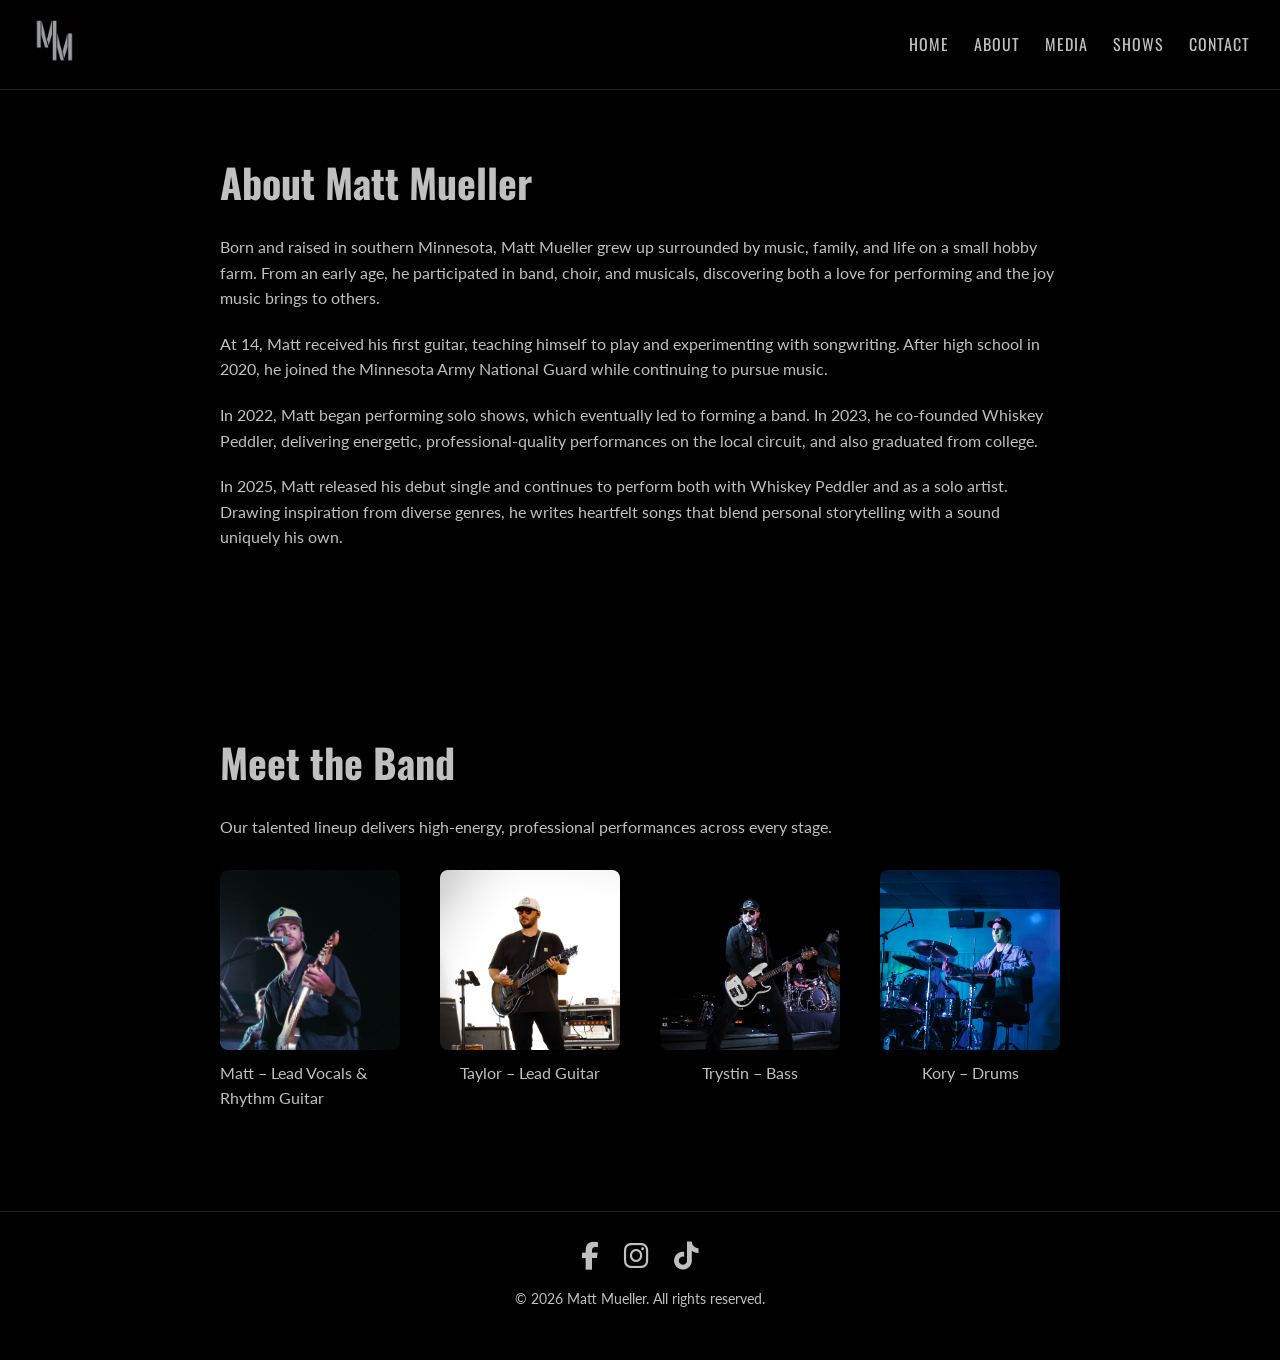
==== about/index.html @ 292e204f "Update index.html" ====
<!DOCTYPE html>
<html lang="en">
<head>
  <meta charset="UTF-8">
  <meta name="viewport" content="width=device-width, initial-scale=1.0">
  <title>Matt Mueller | About</title>

  <!-- Favicon -->
  <link rel="icon" type="image/png" href="/assets/mattmuellerlogo.png">
  <link rel="shortcut icon" type="image/png" href="/assets/mattmuellerlogo.png">

  <!-- Fonts -->
  <link href="https://fonts.googleapis.com/css2?family=Lato&family=Oswald&display=swap" rel="stylesheet">

  <!-- Icons -->
  <link
    rel="stylesheet"
    href="https://cdnjs.cloudflare.com/ajax/libs/font-awesome/6.4.2/css/all.min.css"
    crossorigin="anonymous"
  />

  <!-- Site Styles -->
  <link rel="stylesheet" href="/css/style.css">
</head>
<body>

  <!-- Shared Header -->
  <div id="site-header"></div>

  <!-- Page Content -->
  <section class="page-content">
    <h1>About Matt Mueller</h1>

    <p>Born and raised in southern Minnesota, Matt Mueller grew up surrounded by music, family, and life on a small hobby farm. From an early age, he participated in band, choir, and musicals, discovering both a love for performing and the joy music brings to others.</p>

    <p>At 14, Matt received his first guitar, teaching himself to play and experimenting with songwriting. After high school in 2020, he joined the Minnesota Army National Guard while continuing to pursue music.</p>

    <p>In 2022, Matt began performing solo shows, which eventually led to forming a band. In 2023, he co-founded Whiskey Peddler, delivering energetic, professional-quality performances on the local circuit, and also graduated from college.</p>

    <p>In 2025, Matt released his debut single and continues to perform both with Whiskey Peddler and as a solo artist. Drawing inspiration from diverse genres, he writes heartfelt songs that blend personal storytelling with a sound uniquely his own.</p>
  </section>

  <!-- Meet the Band Section -->
  <section class="band-members">
    <h2>Meet the Band</h2>
    <p>Our talented lineup delivers high-energy, professional performances across every stage.</p>

    <div class="band-grid">
      <div class="band-member">
        <img src="/assets/bandmatt-2.jpg" alt="Matt Mueller">
        <p>Matt – Lead Vocals & Rhythm Guitar</p>
      </div>

      <div class="band-member">
        <img src="/assets/bandtaylor.jpg" alt="Taylor">
        <p>Taylor – Lead Guitar</p>
      </div>

      <div class="band-member">
        <img src="/assets/bandtrystin.jpg" alt="Trystin">
        <p>Trystin – Bass</p>
      </div>

      <div class="band-member">
        <img src="/assets/bandkory.jpg" alt="Kory">
        <p>Kory – Drums</p>
      </div>
    </div>
  </section>

  <!-- Shared Footer -->
  <div id="site-footer"></div>

  <!-- Site Scripts -->
  <script src="/js/main.js"></script>

</body>
</html>
---- css/style.css ----
/* =====================
   GLOBAL
===================== */
* {
  box-sizing: border-box;
  margin: 0;
  padding: 0;
}

body {
  font-family: 'Lato', sans-serif;
  background-color: #000;
  color: #C0C0C0;
  line-height: 1.6;

  /* Fade effect */
  opacity: 0;
  transition: opacity 0.5s ease-in-out;

  /* Add space under fixed nav */
  padding-top: 70px; /* match your nav height */
}

body.fade-in {
  opacity: 1;
}

a {
  color: inherit;
  text-decoration: none;
}


/* =====================
   HEADER / NAVIGATION
===================== */
.main-nav {
  position: fixed;
  top: 0;
  left: 0;          /* added */
  width: 100%;      /* added to span full viewport */
  z-index: 1000;
  display: flex;
  align-items: center;
  justify-content: space-between;
  padding: 15px 30px;
  background-color: #000;
  border-bottom: 1px solid #222;
  backdrop-filter: blur(6px);
}


.nav-logo img {
  height: 52px;
  width: auto;
}

.nav-links {
  display: flex;
  gap: 25px;
}

.nav-links a {
  font-family: 'Oswald', sans-serif;
  text-transform: uppercase;
  letter-spacing: 1px;
  color: #C0C0C0; /* brand silver default */
  transition: color 0.3s;
}

.nav-links a.active {
  color: #5D72A2; /* brand blue */
}

.nav-toggle {
  display: none;
  font-size: 1.8rem;
  background: none;
  border: none;
  color: #C0C0C0;
  cursor: pointer;
}

/* =====================
   HERO
===================== */
.hero {
  position: relative;
  min-height: 100vh;
  display: flex;
  align-items: center;
  justify-content: center;
  text-align: center;
  background: url("/assets/mattmuellerhero.jpg") center/cover no-repeat;
}

.hero::before {
  content: "";
  position: absolute;
  top: 0; left: 0; width: 100%; height: 100%;
  background-color: rgba(0,0,0,0.3); /* lighter overlay */
  z-index: 0;
}

.hero-content {
  position: relative;
  z-index: 1;
  color: #fff;
}

.hero-content h2 {
  font-family: 'Oswald', sans-serif;
  font-size: 3rem;
  margin-bottom: 20px;
}

/* =====================
   HERO MUSIC LINKS (Font Awesome)
===================== */
.hero .music-links {
  display: flex;
  justify-content: center;
  gap: 40px;
  margin-top: 20px;
}

.hero .music-links i {
  font-size: 64px;
  color: #C0C0C0; /* brand silver */
  transition: color 0.3s ease, transform 0.3s ease, text-shadow 0.3s ease, filter 0.3s ease;
}

/* Subtle Glow Version */
.hero .music-links .spotify-link:hover i {
  color: #1DB954; /* Spotify green */
  transform: scale(1.1);
}

.hero .music-links .apple-link:hover i {
  color: #FA57C1; /* Apple Music pink/purple */
  transform: scale(1.1);
}

.hero .music-links .youtube-link:hover i {
  color: #FF0000; /* YouTube red */
  transform: scale(1.1);
}

.hero .music-links .amazon-link:hover i {
  color: #FF9900; /* Amazon orange */
  transform: scale(1.1);
}




/* =====================
   HOME SECTIONS
===================== */
.home-section {
  padding: 60px 30px;
  max-width: 900px;
  margin: 0 auto;
  text-align: center;
}

.home-section h2 {
  font-family: 'Oswald', sans-serif;
  font-size: 2.2rem;
  margin-bottom: 15px;
}

/* =====================
   INNER PAGES
===================== */
.page-content {
  padding: 80px 30px;
  max-width: 900px;
  margin: 0 auto;
}

.page-content h1 {
  font-family: 'Oswald', sans-serif;
  font-size: 2.5rem;
  margin-bottom: 20px;
}

/* =====================
   FOOTER
===================== */
.site-footer {
  text-align: center;
  padding: 30px;
  border-top: 1px solid #222;
  font-size: 0.9rem;
}

.site-footer .social-links {
  display: flex;
  justify-content: center;
  gap: 25px;
  margin-bottom: 15px;
}

.site-footer .social-links i {
  font-size: 28px;
  color: #C0C0C0;
  transition: color 0.3s ease, transform 0.3s ease;
}

.site-footer .social-links a:hover i {
  color: #5D72A2; /* brand blue */
  transform: scale(1.1);
}

p {
  margin-bottom: 20px;
}

/* =====================
   MOBILE
===================== */
@media (max-width: 768px) {
  .nav-links {
    display: none;                /* hide by default */
    flex-direction: column;       /* stack items vertically */
    position: absolute;           /* dropdown positioning */
    top: 100%;                    /* directly below the nav bar */
    right: 30px;                  /* align under hamburger (matches nav padding) */
    background-color: #000;       /* same as nav background */
    border: 1px solid #222;       /* optional thin border */
    border-radius: 8px;           /* optional rounded edges */
    padding: 10px 20px;           /* spacing inside menu */
    width: auto;                  /* menu width fits content */
    z-index: 1001;                /* above other content */
  }

  .main-nav.open .nav-links {
    display: flex;                /* show menu when open */
  }

  .nav-toggle {
    display: block;
    background: none;
    border: none;
    font-size: 1.8rem;
    color: #C0C0C0;
    cursor: pointer;
    position: relative;           /* ensure z-index stacking works */
  }

  .hero-content h2 { font-size: 2.2rem; }
  .hero .music-links i { font-size: 48px; }
}


/* =====================
   BAND MEMBERS SECTION
===================== */
.band-members {
  padding: 80px 30px;
  max-width: 900px;
  margin: 0 auto;
  text-align: left;
  color: #C0C0C0;
}

.band-members h2 {
  font-family: 'Oswald', sans-serif;
  font-size: 2.5rem;
  margin-bottom: 20px;
  text-align: left;
}

.band-members p {
  font-family: 'Lato', sans-serif;
  font-size: 1rem;
  color: #C0C0C0;
  margin-bottom: 20px;
  text-align: left;
}

.band-grid {
  display: flex;
  flex-wrap: wrap;
  justify-content: center;
  gap: 40px;
  margin-top: 30px;
}

.band-member {
  display: flex;
  flex-direction: column;
  align-items: center;
  width: 180px;
}

.band-member img {
  width: 100%;
  height: 180px;
  object-fit: cover;
  border-radius: 8px;
  margin-bottom: 10px;
}
/* =====================
   Calendar Section Styling
===================== */
#calendar-section {
  padding: 80px 30px;
  max-width: 900px;
  margin: 0 auto;
  font-family: 'Lato', sans-serif;
  color: #C0C0C0;
}

#calendar-section h2 {
  font-family: 'Oswald', sans-serif;
  color: #5D72A2; /* Brand Blue */
  text-align: center;
  margin-bottom: 30px;
  font-size: 2em;
}

.event-card {
  background: transparent; /* transparent background */
  padding: 15px 0;
  border-bottom: 1px solid #5D72A2; /* thin line divider in brand blue */
  margin-bottom: 15px;
}

.event-title {
  font-size: 1.4em;
  color: #5D72A2; /* Brand Blue */
  margin-bottom: 5px;
  font-weight: bold;
}

.event-location {
  font-size: 1em;
  color: #C0C0C0; /* Silver */
  margin-bottom: 3px;
}

.event-time {
  font-size: 0.95em;
  color: #C0C0C0; /* Silver */
}
/* =====================
   CONTACT FORM
===================== */
.page-content form {
  max-width: 600px;
  margin: 40px auto 0;
  display: flex;
  flex-direction: column;
  gap: 20px;
}

/* Labels stack text + input */
.page-content form label {
  display: flex;
  flex-direction: column;
  font-family: 'Oswald', sans-serif;
  letter-spacing: 0.5px;
  font-size: 0.9rem;
  color: #C0C0C0;
}

/* Inputs & textarea */
.page-content form input,
.page-content form textarea {
  margin-top: 8px;
  padding: 12px 14px;
  background-color: transparent;
  border: 1px solid #222;
  border-radius: 6px;
  color: #C0C0C0;
  font-family: 'Lato', sans-serif;
  font-size: 1rem;
}

/* Focus state */
.page-content form input:focus,
.page-content form textarea:focus {
  outline: none;
  border-color: #5D72A2; /* brand blue */
}

/* Textarea resize control */
.page-content form textarea {
  resize: vertical;
  min-height: 120px;
}

/* Submit button */
.page-content form button {
  margin-top: 10px;
  padding: 14px;
  font-family: 'Oswald', sans-serif;
  text-transform: uppercase;
  letter-spacing: 1px;
  background-color: #5D72A2; /* brand blue */
  color: #000;
  border: none;
  border-radius: 6px;
  cursor: pointer;
  transition: background-color 0.3s ease, transform 0.2s ease;
}

/* Button hover */
.page-content form button:hover {
  background-color: #6f86b8;
  transform: translateY(-1px);
}
.embed-wrapper {
  display: flex;
  justify-content: center;   /* centers the embed */
  margin: 40px auto;
}

.embed-wrapper iframe {
  width: 90%;                /* flexible width */
  max-width: 800px;          /* prevents being too wide */
  min-width: 280px;          /* prevents crushing on mobile */
  height: 352px;
  border-radius: 12px;
}
@media (min-width: 900px) {
  .embed-wrapper iframe {
    width: 60%;
  }
}
.carousel {
  position: relative;
  max-width: 900px;
  margin: 40px auto;
  overflow: hidden;
  border-radius: 12px;
}

.carousel-track {
  display: flex;
  transition: transform 0.4s ease;
}

.carousel img {
  width: 100%;
  flex-shrink: 0;
  object-fit: cover;
}

.carousel-btn {
  position: absolute;
  top: 50%;
  transform: translateY(-50%);
  background: rgba(0,0,0,0.6);
  color: #C0C0C0;
  border: none;
  padding: 10px 14px;
  cursor: pointer;
  font-size: 1.2rem;
  z-index: 2;
}

.carousel-btn:hover {
  color: #5D72A2;
}

.carousel-btn.prev { left: 10px; }
.carousel-btn.next { right: 10px; }
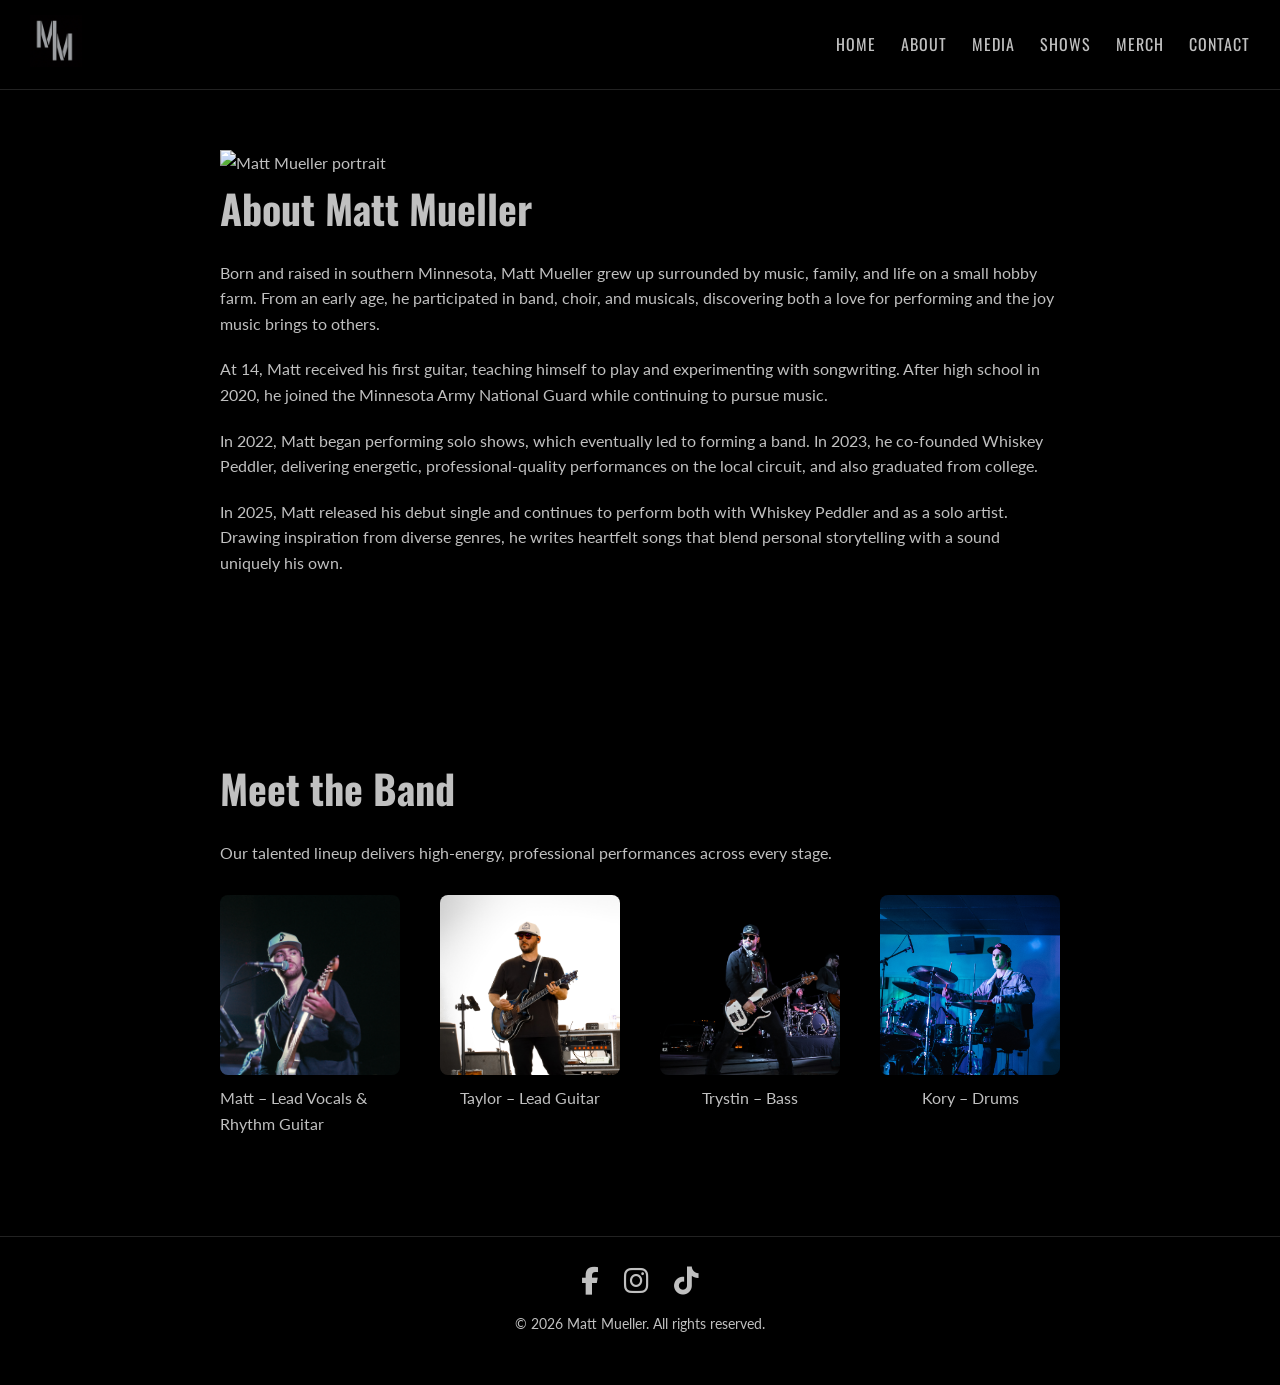
==== commit 9a4c6b75: "Update index.html" ====
--- a/about/index.html
+++ b/about/index.html
@@ -27,17 +27,18 @@
   <!-- Shared Header -->
   <div id="site-header"></div>
 
-  <!-- Page Content -->
-  <section class="page-content">
-    <h1>About Matt Mueller</h1>
-
-    <p>Born and raised in southern Minnesota, Matt Mueller grew up surrounded by music, family, and life on a small hobby farm. From an early age, he participated in band, choir, and musicals, discovering both a love for performing and the joy music brings to others.</p>
-
-    <p>At 14, Matt received his first guitar, teaching himself to play and experimenting with songwriting. After high school in 2020, he joined the Minnesota Army National Guard while continuing to pursue music.</p>
-
-    <p>In 2022, Matt began performing solo shows, which eventually led to forming a band. In 2023, he co-founded Whiskey Peddler, delivering energetic, professional-quality performances on the local circuit, and also graduated from college.</p>
-
-    <p>In 2025, Matt released his debut single and continues to perform both with Whiskey Peddler and as a solo artist. Drawing inspiration from diverse genres, he writes heartfelt songs that blend personal storytelling with a sound uniquely his own.</p>
+<!-- Page Content -->
+  <section class="page-content about-section">
+    <div class="about-portrait">
+      <img src="/assets/matt-portrait.jpg" alt="Matt Mueller portrait">
+    </div>
+    <div class="about-text">
+      <h1>About Matt Mueller</h1>
+      <p>Born and raised in southern Minnesota, Matt Mueller grew up surrounded by music, family, and life on a small hobby farm. From an early age, he participated in band, choir, and musicals, discovering both a love for performing and the joy music brings to others.</p>
+      <p>At 14, Matt received his first guitar, teaching himself to play and experimenting with songwriting. After high school in 2020, he joined the Minnesota Army National Guard while continuing to pursue music.</p>
+      <p>In 2022, Matt began performing solo shows, which eventually led to forming a band. In 2023, he co-founded Whiskey Peddler, delivering energetic, professional-quality performances on the local circuit, and also graduated from college.</p>
+      <p>In 2025, Matt released his debut single and continues to perform both with Whiskey Peddler and as a solo artist. Drawing inspiration from diverse genres, he writes heartfelt songs that blend personal storytelling with a sound uniquely his own.</p>
+    </div>
   </section>
 
   <!-- Meet the Band Section -->
@@ -57,7 +58,7 @@
       </div>
 
       <div class="band-member">
-        <img src="/assets/bandtrystin.jpg" alt="Trystin">
+        <img src="/assets/bandtrystin2.jpg" alt="Trystin">
         <p>Trystin – Bass</p>
       </div>
 
--- a/css/style.css
+++ b/css/style.css
@@ -91,7 +91,7 @@
   align-items: center;
   justify-content: center;
   text-align: center;
-  background: url("/assets/mattmuellerhero.jpg") center/cover no-repeat;
+  background: url("/assets/MMATGP.jpg") center/cover no-repeat;
 }
 
 .hero::before {
@@ -121,7 +121,7 @@
   display: flex;
   justify-content: center;
   gap: 40px;
-  margin-top: 20px;
+  margin-top: 0px;
 }
 
 .hero .music-links i {
@@ -249,10 +249,27 @@
     position: relative;           /* ensure z-index stacking works */
   }
 
-  .hero-content h2 { font-size: 2.2rem; }
-  .hero .music-links i { font-size: 48px; }
-}
-
+  .hero-content h2 {
+    font-size: 2.2rem;
+    margin-bottom: 8px; /* was 20px — pulls icons up closer to the title/image */
+  }
+  .hero .music-links i {
+    font-size: 48px;
+  }
+  .hero .music-links {
+    margin-top: -6px; /* nudge icons up further if still too much space */
+  }
+}
+@media (max-width: 768px) {
+  .hero {
+    background: url("/assets/MMATGP.jpg") center top / contain no-repeat;
+    background-color: #000;
+    min-height: 0;
+    aspect-ratio: 3 / 2; /* matches MMATGP.jpg's real 6002x4007 ratio */
+    align-items: flex-end;
+    padding-bottom: 24px;
+  }
+}
 
 /* =====================
    BAND MEMBERS SECTION
@@ -412,19 +429,25 @@
   background-color: #6f86b8;
   transform: translateY(-1px);
 }
+/* Make Spotify embed match carousel width */
 .embed-wrapper {
   display: flex;
-  justify-content: center;   /* centers the embed */
+  justify-content: center;
+  max-width: 900px;   /* same as carousel */
+  width: 100%;
   margin: 40px auto;
+  border-radius: 12px; 
+  overflow: hidden;
 }
 
 .embed-wrapper iframe {
-  width: 90%;                /* flexible width */
-  max-width: 800px;          /* prevents being too wide */
-  min-width: 280px;          /* prevents crushing on mobile */
-  height: 352px;
-  border-radius: 12px;
-}
+  width: 100% !important;  /* force full width */
+  aspect-ratio: 16 / 9;     /* responsive height */
+  min-height: 352px;        /* optional: same as carousel images */
+  border: none;
+}
+
+
 @media (min-width: 900px) {
   .embed-wrapper iframe {
     width: 60%;
@@ -468,3 +491,46 @@
 
 .carousel-btn.prev { left: 10px; }
 .carousel-btn.next { right: 10px; }
+
+/* =====================
+   MEDIA PAGE HERO
+===================== */
+.hero-media {
+  background-image: url('/assets/hero2.jpg?v=2'); /* cache-busting */
+  background-size: cover;
+  background-position: center;
+  min-height: 100vh;
+  display: flex;
+  align-items: center;
+  justify-content: center;
+  text-align: center;
+  position: relative;
+}
+
+.hero-media::before {
+  content: "";
+  position: absolute;
+  top: 0; left: 0;
+  width: 100%; height: 100%;
+  background-color: rgba(0,0,0,0.3); /* overlay same as home page */
+  z-index: 0;
+}
+
+.hero-media .hero-content {
+  position: relative;
+  z-index: 1;
+  color: #fff;
+}
+
+.hero-media .hero-content h2 {
+  font-family: 'Oswald', sans-serif;
+  font-size: 3rem; /* matches index.html */
+  margin-bottom: 20px;
+  text-shadow: 2px 2px 8px rgba(0,0,0,0.6); /* improves visibility over image */
+}
+
+.hero-media .hero-content p {
+  font-family: 'Lato', sans-serif;
+  font-size: 1.5rem; /* similar to home page subtitle */
+  text-shadow: 1px 1px 6px rgba(0,0,0,0.6);
+}
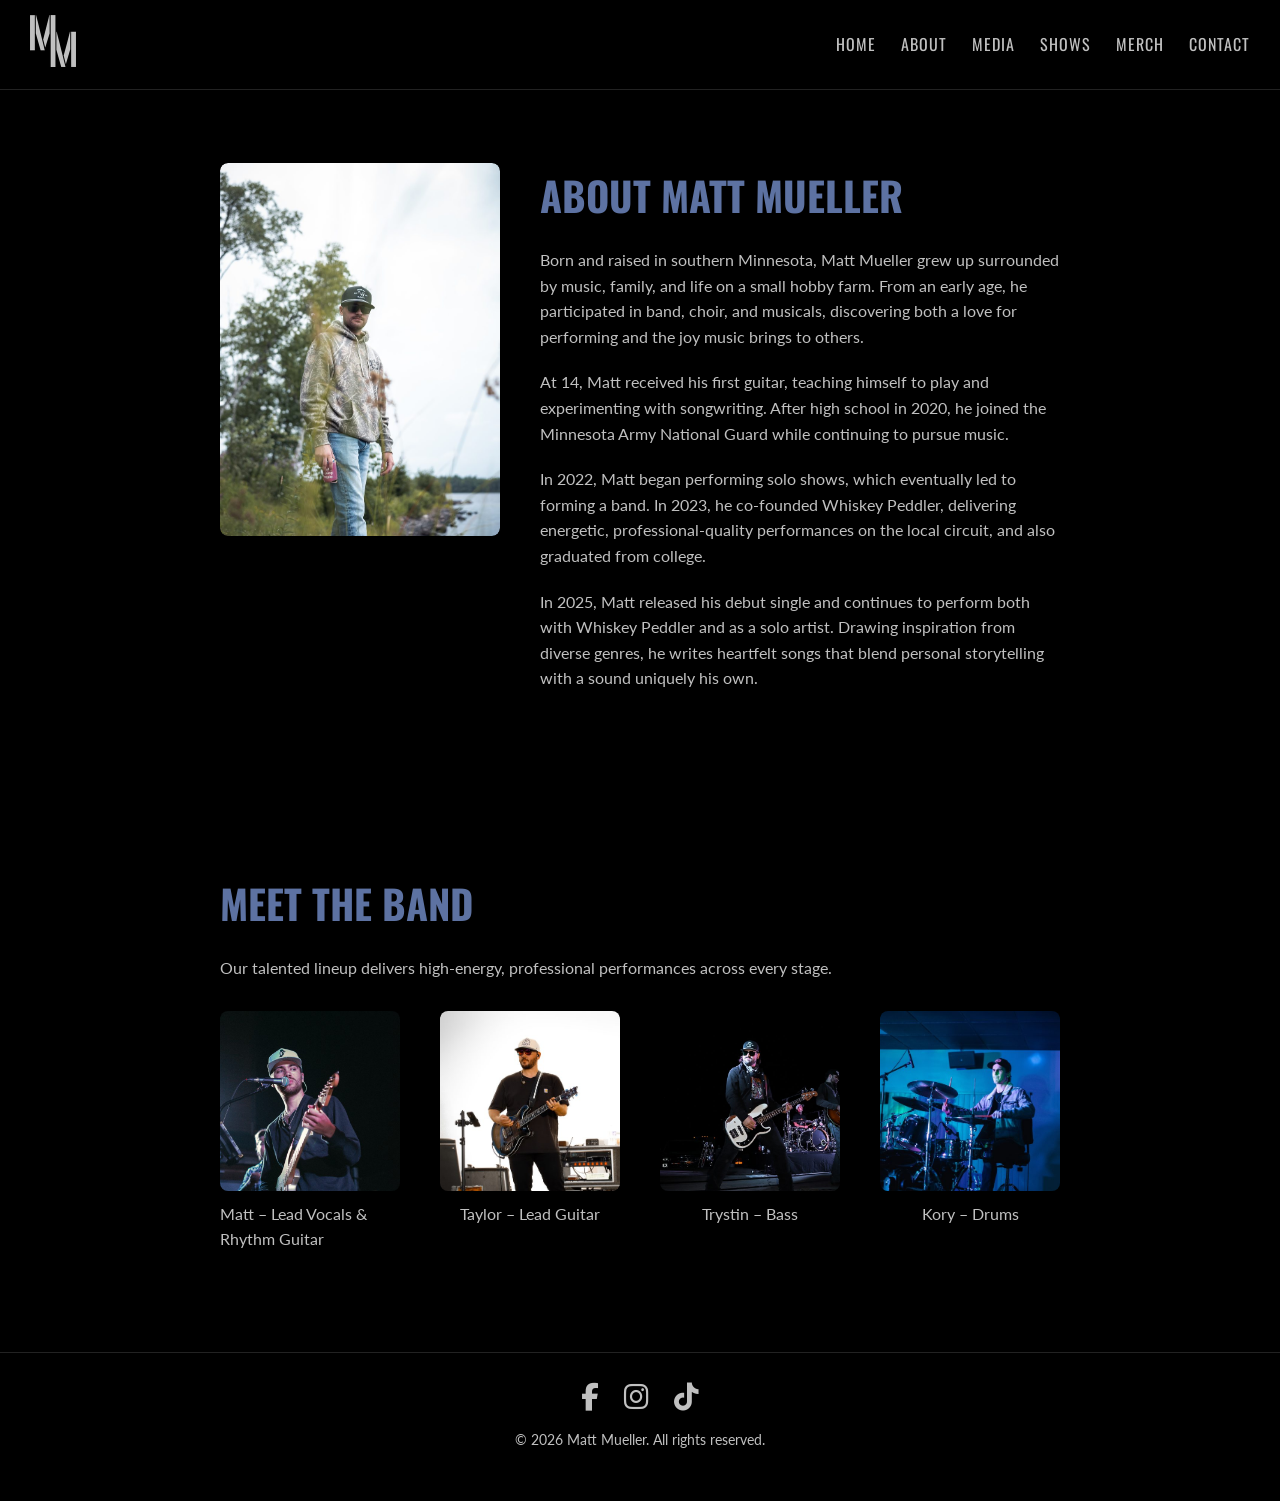
==== commit 83397b9a: "Align site with 2026 brand guide - Load Oswald/Lato Bold; headlines uppercase Oswald 700 - Section h" ====
--- a/about/index.html
+++ b/about/index.html
@@ -6,11 +6,11 @@
   <title>Matt Mueller | About</title>
 
   <!-- Favicon -->
-  <link rel="icon" type="image/png" href="/assets/mattmuellerlogo.png">
-  <link rel="shortcut icon" type="image/png" href="/assets/mattmuellerlogo.png">
+  <link rel="icon" type="image/png" href="/assets/favicon.png">
+  <link rel="shortcut icon" type="image/png" href="/assets/favicon.png">
 
   <!-- Fonts -->
-  <link href="https://fonts.googleapis.com/css2?family=Lato&family=Oswald&display=swap" rel="stylesheet">
+  <link href="https://fonts.googleapis.com/css2?family=Lato:wght@400;700&family=Oswald:wght@400;700&display=swap" rel="stylesheet">
 
   <!-- Icons -->
   <link
--- a/css/style.css
+++ b/css/style.css
@@ -1,3 +1,16 @@
+/* =====================
+   BRAND TOKENS (2026 brand guide)
+===================== */
+:root {
+  --brand-blue: #5D72A2;     /* CTAs, large blue text */
+  --lit-blue: #6F86B8;       /* hover, small blue text */
+  --stage-black: #000000;
+  --brand-silver: #C0C0C0;
+  --monogram-gray: #9C9DA1;  /* captions, secondary */
+  --surface: #111111;
+  --line: #222222;
+}
+
 /* =====================
    GLOBAL
 ===================== */
@@ -17,8 +30,8 @@
   opacity: 0;
   transition: opacity 0.5s ease-in-out;
 
-  /* Add space under fixed nav */
-  padding-top: 70px; /* match your nav height */
+  /* Space under fixed nav: 52px logo + 30px padding + 1px border */
+  padding-top: 83px;
 }
 
 body.fade-in {
@@ -28,6 +41,13 @@
 a {
   color: inherit;
   text-decoration: none;
+}
+
+/* Headlines: Oswald Bold, always uppercase (brand guide 02) */
+h1, h2, h3 {
+  font-family: 'Oswald', sans-serif;
+  font-weight: 700;
+  text-transform: uppercase;
 }
 
 
@@ -68,8 +88,12 @@
   transition: color 0.3s;
 }
 
+.nav-links a:hover {
+  color: var(--lit-blue);
+}
+
 .nav-links a.active {
-  color: #5D72A2; /* brand blue */
+  color: var(--brand-blue); /* guide: active nav links = Brand Blue */
 }
 
 .nav-toggle {
@@ -137,7 +161,7 @@
 }
 
 .hero .music-links .apple-link:hover i {
-  color: #FA57C1; /* Apple Music pink/purple */
+  color: #FA243C; /* Apple Music red */
   transform: scale(1.1);
 }
 
@@ -183,6 +207,131 @@
   font-family: 'Oswald', sans-serif;
   font-size: 2.5rem;
   margin-bottom: 20px;
+  color: var(--brand-blue); /* section headers on dark */
+}
+
+/* =====================
+   ABOUT PAGE (portrait + text layout)
+===================== */
+.about-section {
+  display: flex;
+  align-items: flex-start;
+  gap: 40px;
+}
+
+.about-portrait {
+  flex: 0 0 280px;
+  overflow: hidden;
+  border-radius: 8px;
+}
+
+.about-portrait img {
+  width: 100%;
+  aspect-ratio: 3 / 4;
+  object-fit: cover;
+  border-radius: 8px;
+  display: block;
+  transition: transform 0.4s ease, filter 0.3s ease;
+}
+
+.about-portrait:hover img {
+  transform: scale(1.06);
+  filter: brightness(1.05);
+}
+
+.about-text {
+  flex: 1;
+}
+
+.about-text h1 {
+  margin-top: 0;
+}
+
+/* =====================
+   MERCH GRID
+===================== */
+.merch-grid-section h1 {
+  margin-bottom: 10px;
+}
+
+.merch-grid {
+  display: grid;
+  grid-template-columns: repeat(auto-fill, minmax(220px, 1fr));
+  gap: 24px;
+  margin-top: 20px;
+}
+
+.merch-card {
+  display: block;
+  text-decoration: none;
+  color: inherit;
+  border-radius: 8px;
+  transition: transform 0.3s ease;
+}
+
+.merch-card:hover {
+  transform: translateY(-6px);
+}
+
+.merch-img-wrap {
+  aspect-ratio: 1 / 1;
+  overflow: hidden;
+  border-radius: 8px;
+  background: #111;
+}
+
+.merch-img-wrap img {
+  width: 100%;
+  height: 100%;
+  object-fit: cover;
+  display: block;
+  transition: transform 0.4s ease, filter 0.3s ease;
+}
+
+.merch-card:hover .merch-img-wrap img {
+  transform: scale(1.08);
+  filter: brightness(1.08);
+}
+
+.merch-info {
+  padding: 10px 4px;
+  display: flex;
+  flex-direction: column;
+}
+
+.merch-name {
+  font-family: 'Oswald', sans-serif;
+  font-size: 0.95rem;
+  text-transform: uppercase;
+  letter-spacing: 1px;
+  color: #C0C0C0;
+  transition: color 0.3s ease;
+}
+
+.merch-card:hover .merch-name {
+  color: var(--lit-blue); /* small blue text = Lit Blue */
+}
+
+.merch-price {
+  font-family: 'Lato', sans-serif;
+  font-size: 0.9rem;
+  color: var(--monogram-gray);
+}
+
+.merch-view-all {
+  display: inline-block;
+  margin-top: 24px;
+  font-family: 'Oswald', sans-serif;
+  text-transform: uppercase;
+  letter-spacing: 1px;
+  text-decoration: none;
+  color: #C0C0C0;
+  transition: color 0.3s ease, transform 0.3s ease;
+}
+
+.merch-view-all:hover {
+  color: var(--lit-blue);
+  transform: translateX(4px);
 }
 
 /* =====================
@@ -259,6 +408,18 @@
   .hero .music-links {
     margin-top: -6px; /* nudge icons up further if still too much space */
   }
+
+  /* About page: stack portrait above text on mobile */
+  .about-section {
+    flex-direction: column;
+  }
+
+  .about-portrait {
+    flex: none;
+    width: 60%;
+    max-width: 260px;
+    margin: 0 auto 20px;
+  }
 }
 @media (max-width: 768px) {
   .hero {
@@ -287,6 +448,7 @@
   font-size: 2.5rem;
   margin-bottom: 20px;
   text-align: left;
+  color: var(--brand-blue); /* section headers on dark */
 }
 
 .band-members p {
@@ -318,6 +480,12 @@
   object-fit: cover;
   border-radius: 8px;
   margin-bottom: 10px;
+  transition: transform 0.4s ease, filter 0.3s ease;
+}
+
+.band-member:hover img {
+  transform: scale(1.06);
+  filter: brightness(1.05);
 }
 /* =====================
    Calendar Section Styling
@@ -346,10 +514,12 @@
 }
 
 .event-title {
+  font-family: 'Oswald', sans-serif; /* show listings = Oswald */
+  text-transform: uppercase;
   font-size: 1.4em;
-  color: #5D72A2; /* Brand Blue */
+  color: var(--brand-blue); /* 22px bold = large text */
   margin-bottom: 5px;
-  font-weight: bold;
+  font-weight: 700;
 }
 
 .event-location {
@@ -362,6 +532,30 @@
   font-size: 0.95em;
   color: #C0C0C0; /* Silver */
 }
+
+/* =====================
+   TICKET BUTTON (Shows page)
+===================== */
+.ticket-btn,
+.thank-you-button {
+  display: inline-block;
+  margin-top: 12px;
+  padding: 10px 22px;
+  font-family: 'Oswald', sans-serif;
+  text-transform: uppercase;
+  letter-spacing: 1px;
+  background-color: #5D72A2; /* brand blue */
+  color: #000;
+  border-radius: 6px;
+  transition: background-color 0.3s ease, transform 0.2s ease;
+}
+
+.ticket-btn:hover,
+.thank-you-button:hover {
+  background-color: var(--lit-blue);
+  transform: translateY(-1px);
+}
+
 /* =====================
    CONTACT FORM
 ===================== */
@@ -378,7 +572,8 @@
   display: flex;
   flex-direction: column;
   font-family: 'Oswald', sans-serif;
-  letter-spacing: 0.5px;
+  text-transform: uppercase;
+  letter-spacing: 1px;
   font-size: 0.9rem;
   color: #C0C0C0;
 }
@@ -426,7 +621,7 @@
 
 /* Button hover */
 .page-content form button:hover {
-  background-color: #6f86b8;
+  background-color: var(--lit-blue);
   transform: translateY(-1px);
 }
 /* Make Spotify embed match carousel width */
@@ -486,7 +681,7 @@
 }
 
 .carousel-btn:hover {
-  color: #5D72A2;
+  color: var(--lit-blue);
 }
 
 .carousel-btn.prev { left: 10px; }
@@ -496,7 +691,7 @@
    MEDIA PAGE HERO
 ===================== */
 .hero-media {
-  background-image: url('/assets/hero2.jpg?v=2'); /* cache-busting */
+  background-image: url('/assets/hero2.jpg?v=3'); /* cache-busting */
   background-size: cover;
   background-position: center;
   min-height: 100vh;
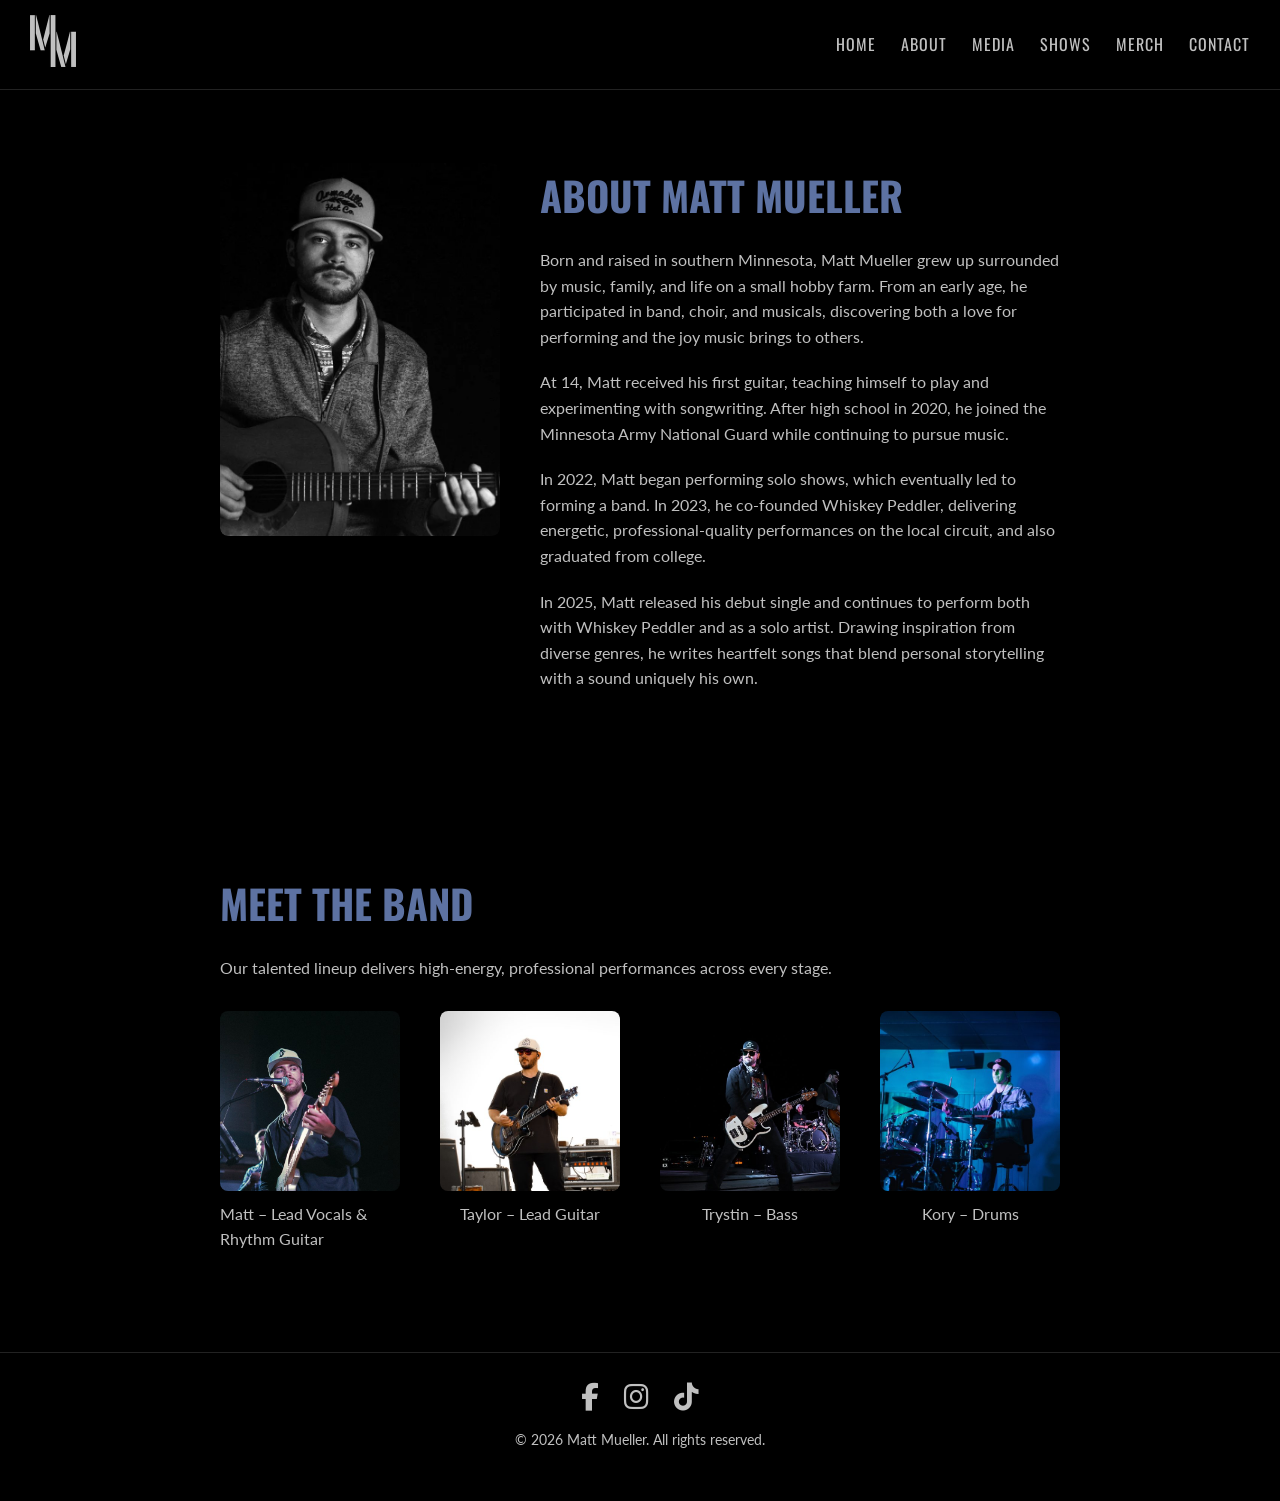
==== commit 0205b6c3: "Use new black and white portrait on About page Co-Authored-By: Claude Opus 5.5 <noreply@anthropic.co" ====
--- a/about/index.html
+++ b/about/index.html
@@ -30,7 +30,7 @@
 <!-- Page Content -->
   <section class="page-content about-section">
     <div class="about-portrait">
-      <img src="/assets/matt-portrait.jpg" alt="Matt Mueller portrait">
+      <img src="/assets/matt-portrait-bw.jpg" alt="Black and white portrait of Matt Mueller holding an acoustic guitar">
     </div>
     <div class="about-text">
       <h1>About Matt Mueller</h1>
--- a/css/style.css
+++ b/css/style.css
@@ -152,6 +152,19 @@
   font-size: 64px;
   color: #C0C0C0; /* brand silver */
   transition: color 0.3s ease, transform 0.3s ease, text-shadow 0.3s ease, filter 0.3s ease;
+}
+
+/* "Listen On" label — only shown on phones, where the icons
+   sit in the black band under the photo */
+.listen-label {
+  display: none;
+  font-family: 'Oswald', sans-serif;
+  font-weight: 400;
+  font-size: 0.9rem;
+  text-transform: uppercase;
+  letter-spacing: 2px;
+  color: var(--lit-blue);   /* small blue text on black */
+  margin-bottom: 12px;
 }
 
 /* Subtle Glow Version */
@@ -430,6 +443,29 @@
     align-items: flex-end;
     padding-bottom: 24px;
   }
+
+  /* Home hero on phones: photo on top, streaming icons in a
+     Stage Black band underneath instead of over the image. */
+  .hero.hero-home {
+    aspect-ratio: auto;
+    background-size: 100% auto;     /* full-width photo, pinned to top */
+    background-position: center top;
+    padding-top: calc(66.667% + 24px); /* 3:2 photo height + gap */
+    padding-bottom: 28px;
+  }
+
+  .hero.hero-home::before {
+    height: auto;
+    aspect-ratio: 3 / 2;            /* 30% overlay covers the photo only */
+  }
+
+  .hero.hero-home .music-links {
+    margin-top: 0;
+  }
+
+  .hero.hero-home .listen-label {
+    display: block;
+  }
 }
 
 /* =====================
@@ -729,3 +765,28 @@
   font-size: 1.5rem; /* similar to home page subtitle */
   text-shadow: 1px 1px 6px rgba(0,0,0,0.6);
 }
+
+/* Media hero on phones: fit the screen width like the home hero.
+   Without this, min-height: 100vh + the 3:2 aspect ratio forces the
+   hero (and the whole page) about 1200px wide. */
+@media (max-width: 768px) {
+  .hero-media {
+    min-height: 0;
+    width: 100%;
+    aspect-ratio: 3 / 2;
+    background-size: cover;
+    background-position: center;
+    align-items: center;
+    padding-bottom: 0;
+  }
+
+  .hero-media .hero-content h2 {
+    font-size: 2.2rem;
+    margin-bottom: 4px;
+  }
+
+  .hero-media .hero-content p {
+    font-size: 1.1rem;
+    margin-bottom: 0;
+  }
+}
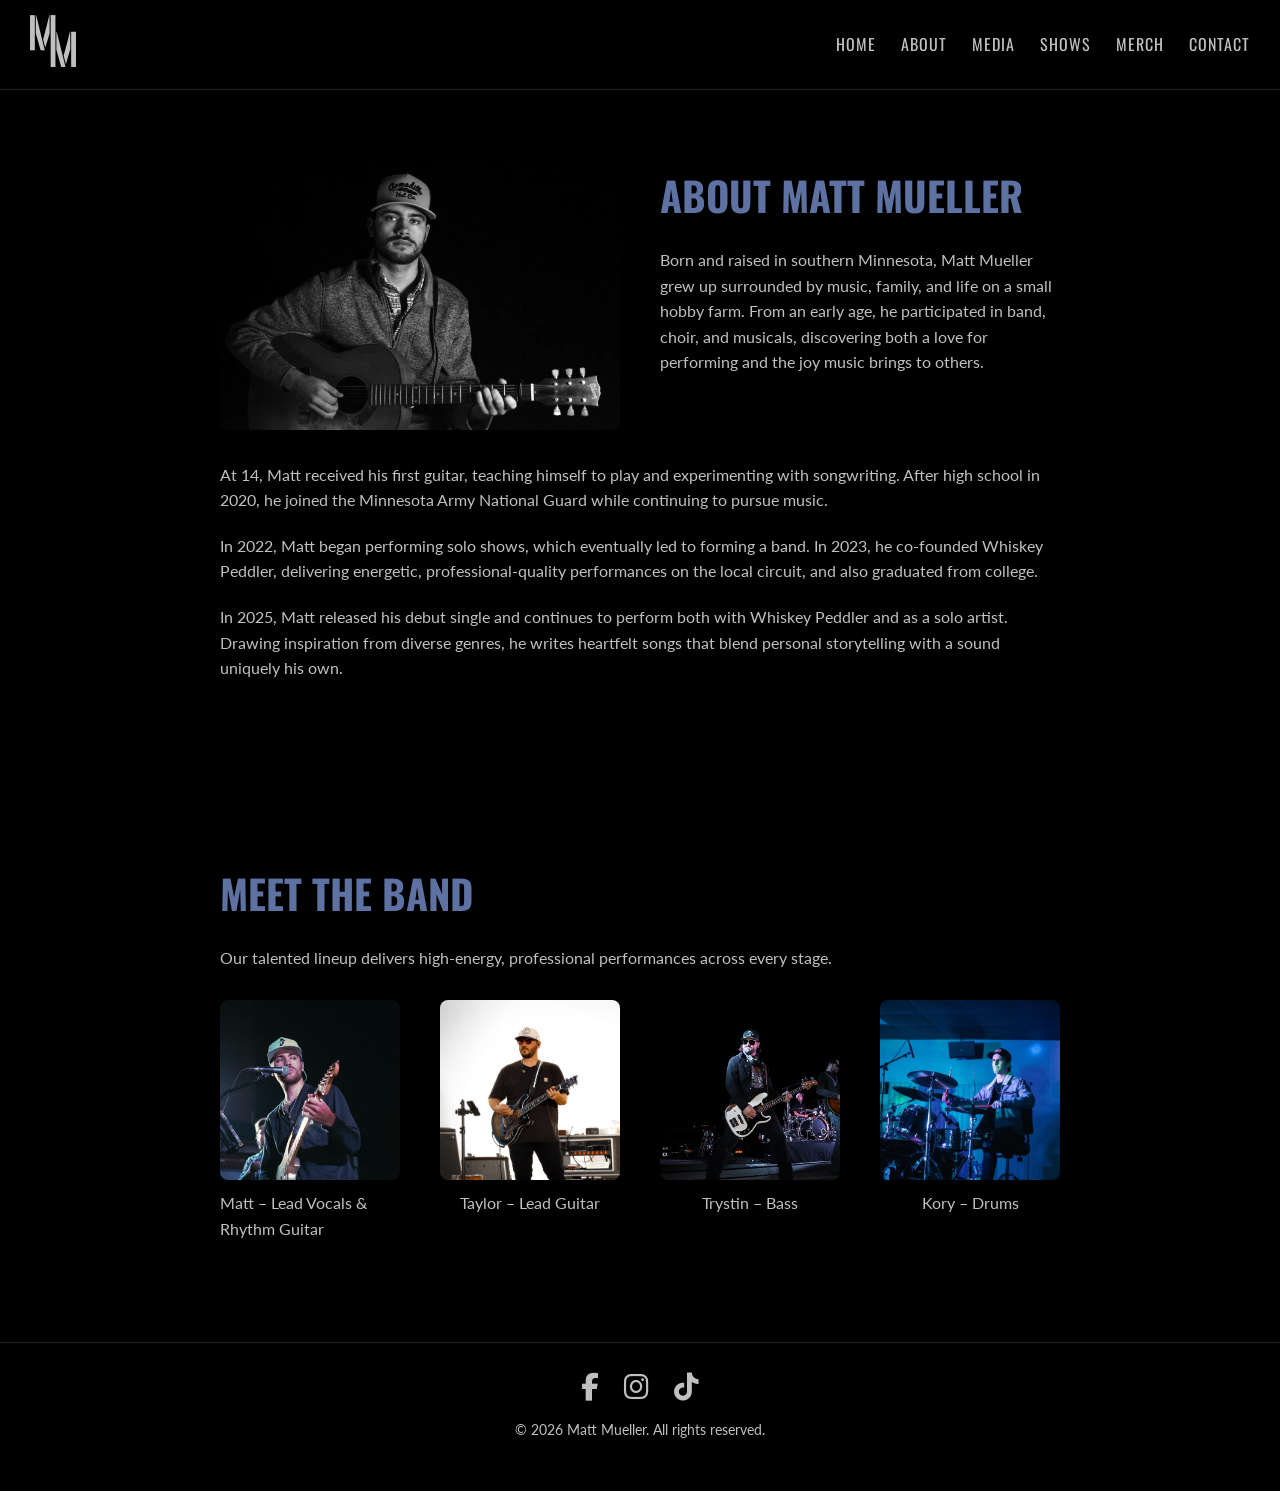
==== commit 78070052: "About page: title and first paragraph beside photo, rest full width Co-Authored-By: Claude Opus 5.5 " ====
--- a/about/index.html
+++ b/about/index.html
@@ -35,6 +35,8 @@
     <div class="about-text">
       <h1>About Matt Mueller</h1>
       <p>Born and raised in southern Minnesota, Matt Mueller grew up surrounded by music, family, and life on a small hobby farm. From an early age, he participated in band, choir, and musicals, discovering both a love for performing and the joy music brings to others.</p>
+    </div>
+    <div class="about-more">
       <p>At 14, Matt received his first guitar, teaching himself to play and experimenting with songwriting. After high school in 2020, he joined the Minnesota Army National Guard while continuing to pursue music.</p>
       <p>In 2022, Matt began performing solo shows, which eventually led to forming a band. In 2023, he co-founded Whiskey Peddler, delivering energetic, professional-quality performances on the local circuit, and also graduated from college.</p>
       <p>In 2025, Matt released his debut single and continues to perform both with Whiskey Peddler and as a solo artist. Drawing inspiration from diverse genres, he writes heartfelt songs that blend personal storytelling with a sound uniquely his own.</p>
--- a/css/style.css
+++ b/css/style.css
@@ -228,19 +228,20 @@
 ===================== */
 .about-section {
   display: flex;
+  flex-wrap: wrap;
   align-items: flex-start;
-  gap: 40px;
+  gap: 32px 40px;
 }
 
 .about-portrait {
-  flex: 0 0 280px;
+  flex: 0 0 400px;
   overflow: hidden;
   border-radius: 8px;
 }
 
 .about-portrait img {
   width: 100%;
-  aspect-ratio: 3 / 4;
+  aspect-ratio: 3 / 2;
   object-fit: cover;
   border-radius: 8px;
   display: block;
@@ -254,6 +255,19 @@
 
 .about-text {
   flex: 1;
+}
+
+/* Remaining bio paragraphs run full width below the photo */
+.about-more {
+  flex: 0 0 100%;
+}
+
+.about-text p:last-child {
+  margin-bottom: 0;
+}
+
+.about-more p:first-child {
+  margin-top: 0;
 }
 
 .about-text h1 {
@@ -425,13 +439,19 @@
   /* About page: stack portrait above text on mobile */
   .about-section {
     flex-direction: column;
+    row-gap: 20px; /* match paragraph spacing so the bio reads as one block */
   }
 
   .about-portrait {
     flex: none;
-    width: 60%;
-    max-width: 260px;
-    margin: 0 auto 20px;
+    width: calc(100% + 60px); /* full bleed past the 30px page gutters */
+    max-width: none;
+    margin: 0 -30px 20px;
+    border-radius: 0;
+  }
+
+  .about-portrait img {
+    border-radius: 0;
   }
 }
 @media (max-width: 768px) {
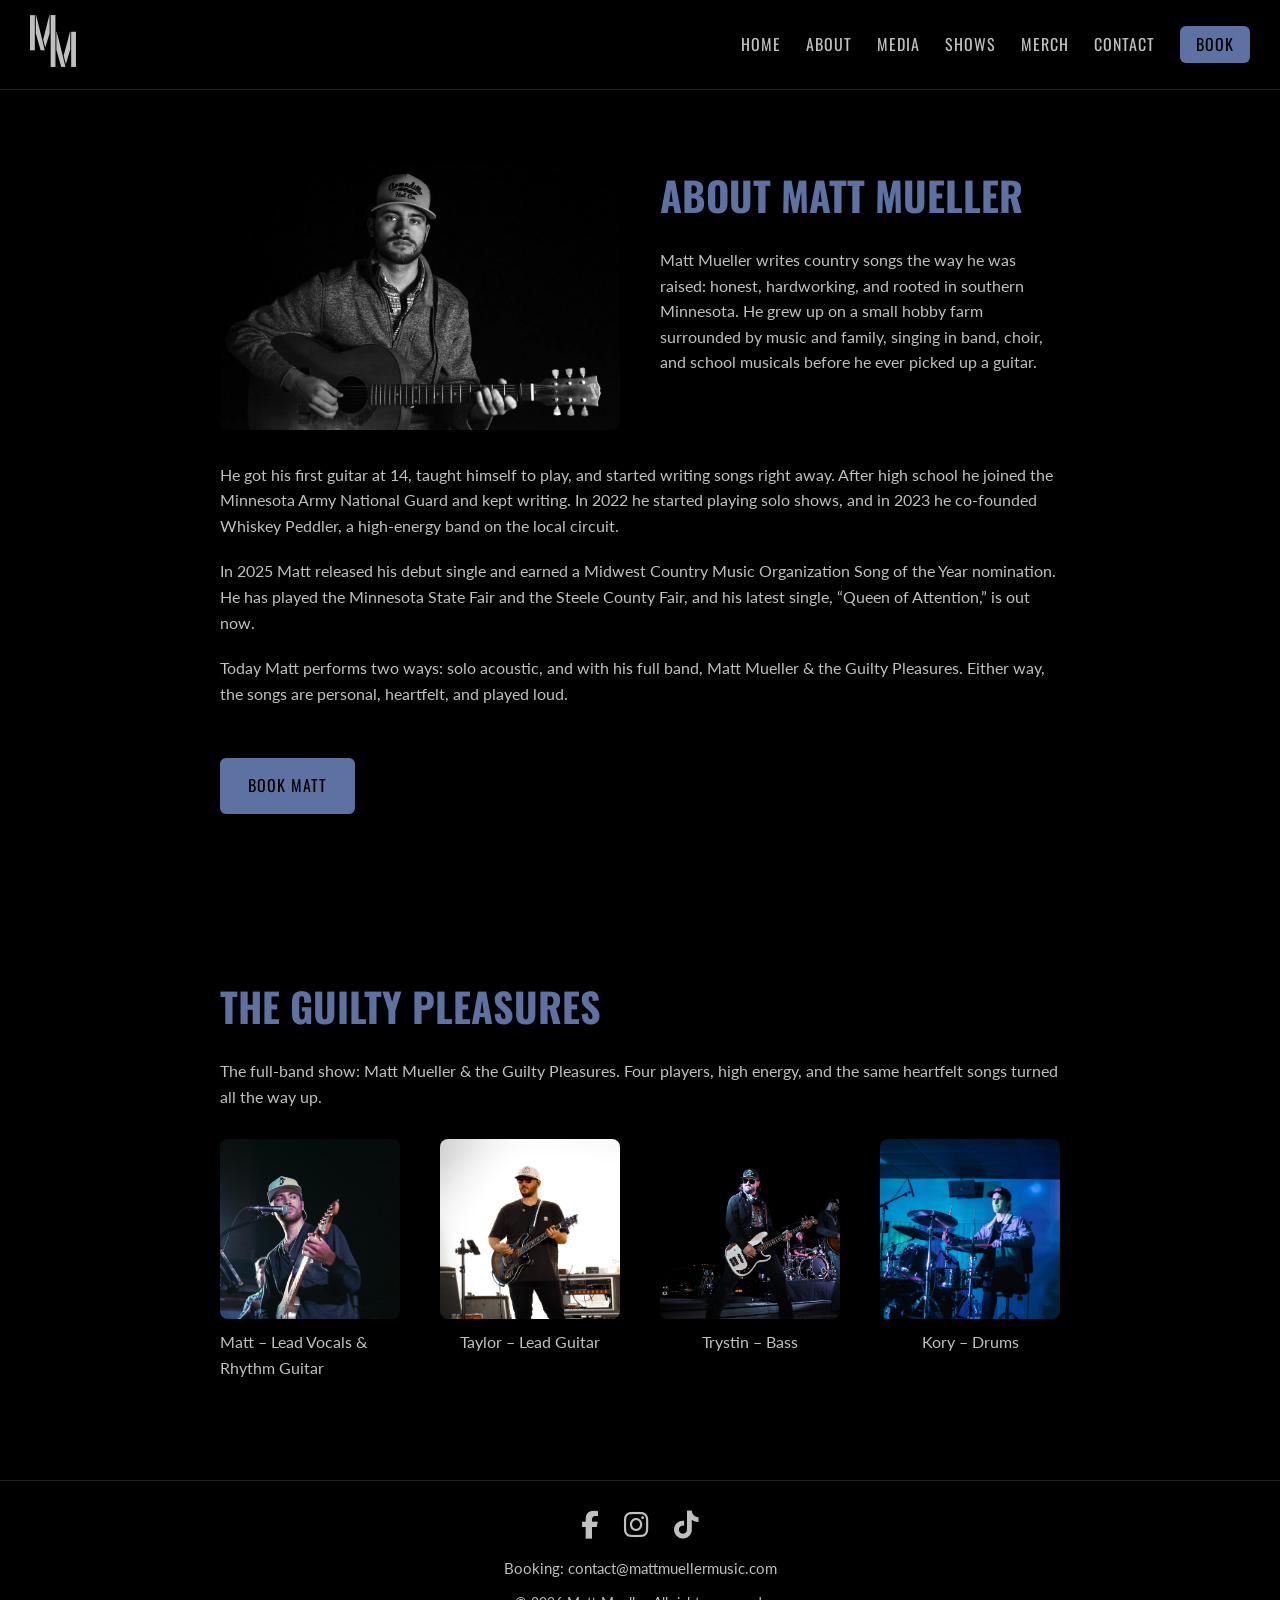
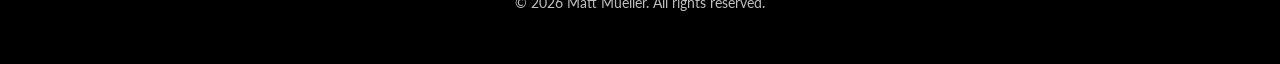
==== commit ce879409: "Add booking/EPK page and booking-focused updates - New /booking page: pitch, highlights, solo vs ful" ====
--- a/about/index.html
+++ b/about/index.html
@@ -4,6 +4,19 @@
   <meta charset="UTF-8">
   <meta name="viewport" content="width=device-width, initial-scale=1.0">
   <title>Matt Mueller | About</title>
+  <meta name="description" content="Meet Matt Mueller, a country songwriter from southern Minnesota, and his band, the Guilty Pleasures.">
+  <link rel="canonical" href="https://mattmuellermusic.com/about/">
+
+  <!-- Link previews -->
+  <meta property="og:type" content="website">
+  <meta property="og:site_name" content="Matt Mueller">
+  <meta property="og:title" content="Matt Mueller | About">
+  <meta property="og:description" content="Meet Matt Mueller, a country songwriter from southern Minnesota, and his band, the Guilty Pleasures.">
+  <meta property="og:url" content="https://mattmuellermusic.com/about/">
+  <meta property="og:image" content="https://mattmuellermusic.com/assets/og-image.jpg">
+  <meta property="og:image:width" content="1200">
+  <meta property="og:image:height" content="630">
+  <meta name="twitter:card" content="summary_large_image">
 
   <!-- Favicon -->
   <link rel="icon" type="image/png" href="/assets/favicon.png">
@@ -34,19 +47,22 @@
     </div>
     <div class="about-text">
       <h1>About Matt Mueller</h1>
-      <p>Born and raised in southern Minnesota, Matt Mueller grew up surrounded by music, family, and life on a small hobby farm. From an early age, he participated in band, choir, and musicals, discovering both a love for performing and the joy music brings to others.</p>
+      <p>Matt Mueller writes country songs the way he was raised: honest, hardworking, and rooted in southern Minnesota. He grew up on a small hobby farm surrounded by music and family, singing in band, choir, and school musicals before he ever picked up a guitar.</p>
     </div>
     <div class="about-more">
-      <p>At 14, Matt received his first guitar, teaching himself to play and experimenting with songwriting. After high school in 2020, he joined the Minnesota Army National Guard while continuing to pursue music.</p>
-      <p>In 2022, Matt began performing solo shows, which eventually led to forming a band. In 2023, he co-founded Whiskey Peddler, delivering energetic, professional-quality performances on the local circuit, and also graduated from college.</p>
-      <p>In 2025, Matt released his debut single and continues to perform both with Whiskey Peddler and as a solo artist. Drawing inspiration from diverse genres, he writes heartfelt songs that blend personal storytelling with a sound uniquely his own.</p>
+      <p>He got his first guitar at 14, taught himself to play, and started writing songs right away. After high school he joined the Minnesota Army National Guard and kept writing. In 2022 he started playing solo shows, and in 2023 he co-founded Whiskey Peddler, a high-energy band on the local circuit.</p>
+      <p>In 2025 Matt released his debut single and earned a Midwest Country Music Organization Song of the Year nomination. He has played the Minnesota State Fair and the Steele County Fair, and his latest single, &ldquo;Queen of Attention,&rdquo; is out now.</p>
+      <p>Today Matt performs two ways: solo acoustic, and with his full band, Matt Mueller &amp; the Guilty Pleasures. Either way, the songs are personal, heartfelt, and played loud.</p>
+    </div>
+    <div class="about-cta">
+      <a href="/booking" class="btn">Book Matt</a>
     </div>
   </section>
 
   <!-- Meet the Band Section -->
   <section class="band-members">
-    <h2>Meet the Band</h2>
-    <p>Our talented lineup delivers high-energy, professional performances across every stage.</p>
+    <h2>The Guilty Pleasures</h2>
+    <p>The full-band show: Matt Mueller &amp; the Guilty Pleasures. Four players, high energy, and the same heartfelt songs turned all the way up.</p>
 
     <div class="band-grid">
       <div class="band-member">
--- a/css/style.css
+++ b/css/style.css
@@ -758,13 +758,11 @@
   position: relative;
 }
 
-.hero-media::before {
-  content: "";
-  position: absolute;
-  top: 0; left: 0;
-  width: 100%; height: 100%;
-  background-color: rgba(0,0,0,0.3); /* overlay same as home page */
-  z-index: 0;
+/* No overlay on Media and Merch heroes: they carry no text,
+   so the 30% tint (meant for headline legibility) isn't needed */
+.hero-media::before,
+.hero-merch::before {
+  content: none;
 }
 
 .hero-media .hero-content {
@@ -810,3 +808,611 @@
     margin-bottom: 0;
   }
 }
+
+/* =====================================================
+   BOOKING UPGRADE (2026-10-12)
+   Buttons, nav CTA, home hero copy, highlights,
+   format cards, booking/EPK page, press photos
+===================================================== */
+
+/* ---------- Buttons (brand guide: Brand Blue CTAs, Lit Blue hover) ---------- */
+.btn {
+  display: inline-block;
+  padding: 13px 26px;
+  font-family: 'Oswald', sans-serif;
+  font-weight: 400;
+  font-size: 1rem;
+  text-transform: uppercase;
+  letter-spacing: 1px;
+  border-radius: 6px;
+  border: 2px solid var(--brand-blue);
+  background-color: var(--brand-blue);
+  color: var(--stage-black);
+  cursor: pointer;
+  transition: background-color 0.3s ease, border-color 0.3s ease, color 0.3s ease, transform 0.2s ease;
+}
+
+.btn:hover {
+  background-color: var(--lit-blue);
+  border-color: var(--lit-blue);
+  transform: translateY(-1px);
+}
+
+.btn-outline {
+  background-color: transparent;
+  border-color: var(--brand-silver);
+  color: var(--brand-silver);
+}
+
+.btn-outline:hover {
+  background-color: transparent;
+  border-color: var(--lit-blue);
+  color: var(--lit-blue);
+}
+
+.btn-row {
+  display: flex;
+  flex-wrap: wrap;
+  justify-content: center;
+  gap: 14px;
+}
+
+/* ---------- Nav: "Book" as a call to action ---------- */
+.nav-links {
+  align-items: center;
+}
+
+.nav-links a.nav-cta {
+  padding: 6px 16px;
+  border-radius: 6px;
+  background-color: var(--brand-blue);
+  color: var(--stage-black);
+}
+
+.nav-links a.nav-cta:hover,
+.nav-links a.nav-cta.active {
+  background-color: var(--lit-blue);
+  color: var(--stage-black);
+}
+
+/* ---------- Small section label (Lit Blue = small blue text on black) ---------- */
+.eyebrow {
+  display: block;
+  font-family: 'Oswald', sans-serif;
+  font-weight: 400;
+  font-size: 0.9rem;
+  text-transform: uppercase;
+  letter-spacing: 2px;
+  color: var(--lit-blue);
+  margin-bottom: 10px;
+}
+
+/* ---------- Home hero: name, tagline, CTAs ---------- */
+.hero.hero-home {
+  align-items: flex-end;
+  padding: 0 24px 56px;
+}
+
+.hero-name {
+  font-family: 'Oswald', sans-serif;
+  font-weight: 700;
+  text-transform: uppercase;
+  font-size: clamp(3rem, 7vw, 5.5rem);
+  line-height: 1;
+  letter-spacing: 1px;
+  color: #FFFFFF;                 /* Hero White: over photos only */
+}
+
+.hero-tagline {
+  font-size: 1.15rem;
+  color: #FFFFFF;
+  margin: 14px auto 26px;
+  max-width: 680px;
+}
+
+.hero-home .music-links {
+  margin-top: 30px;
+}
+
+.hero-home .music-links i {
+  font-size: 44px;
+}
+
+.hero-home .hero-name,
+.hero-home .hero-tagline {
+  text-shadow: 0 2px 12px rgba(0, 0, 0, 0.5);
+}
+
+.section h2,
+.format-card h3,
+.shows-cta h2,
+.form-success h3 {
+  line-height: 1.15;
+}
+
+/* ---------- Highlights strip ---------- */
+.highlights {
+  border-top: 1px solid var(--line);
+  border-bottom: 1px solid var(--line);
+}
+
+.highlights-inner {
+  max-width: 1000px;
+  margin: 0 auto;
+  display: grid;
+  grid-template-columns: repeat(3, 1fr);
+}
+
+.highlight {
+  padding: 34px 20px;
+  text-align: center;
+}
+
+.highlight + .highlight {
+  border-left: 1px solid var(--line);
+}
+
+.highlight .eyebrow {
+  margin-bottom: 6px;
+}
+
+.highlight-title {
+  font-family: 'Oswald', sans-serif;
+  font-weight: 700;
+  text-transform: uppercase;
+  font-size: 1.35rem;
+  line-height: 1.25;
+  color: var(--brand-silver);
+}
+
+/* ---------- Generic content section ---------- */
+.section {
+  padding: 80px 30px;
+  max-width: 1000px;
+  margin: 0 auto;
+}
+
+.section h2 {
+  font-size: 2.2rem;
+  color: var(--brand-blue);       /* section headers on dark */
+  margin-bottom: 14px;
+}
+
+.section-intro {
+  max-width: 640px;
+}
+
+.section-center {
+  text-align: center;
+}
+
+.section-center .section-intro {
+  margin-left: auto;
+  margin-right: auto;
+}
+
+/* ---------- Format cards (Solo / Full band) ---------- */
+.format-grid {
+  display: grid;
+  grid-template-columns: repeat(2, 1fr);
+  gap: 24px;
+  margin: 34px 0;
+  text-align: left;
+}
+
+.format-card {
+  background: var(--surface);
+  border: 1px solid var(--line);
+  border-radius: 8px;
+  padding: 30px 28px;
+}
+
+.format-card h3 {
+  font-size: 1.6rem;
+  color: var(--brand-silver);
+  margin-bottom: 4px;
+}
+
+.format-card .billing {
+  font-family: 'Oswald', sans-serif;
+  text-transform: uppercase;
+  letter-spacing: 1px;
+  font-size: 0.95rem;
+  color: var(--lit-blue);
+  margin-bottom: 16px;
+}
+
+.format-card ul {
+  list-style: none;
+  margin-top: 6px;
+}
+
+.format-card li {
+  padding: 8px 0;
+  border-top: 1px solid var(--line);
+  color: var(--brand-silver);
+}
+
+.format-card li:first-child {
+  border-top: none;
+}
+
+/* ---------- Booking page hero ---------- */
+.hero.hero-booking {
+  background-image: url("/assets/booking-hero.jpg");
+  background-position: center;
+  min-height: 72vh;
+  justify-content: flex-start;
+  text-align: left;
+  padding: 60px 8vw;
+}
+
+.hero-booking .hero-content {
+  max-width: 520px;
+}
+
+.hero-booking h1 {
+  font-size: clamp(2.8rem, 6vw, 4.6rem);
+  line-height: 1.02;
+  color: #FFFFFF;
+  margin-bottom: 16px;
+}
+
+.hero-booking .hero-tagline {
+  margin: 0 0 26px;
+}
+
+.hero-booking .btn-row {
+  justify-content: flex-start;
+}
+
+/* ---------- Pitch (text + photo) ---------- */
+.pitch {
+  display: grid;
+  grid-template-columns: 1.2fr 1fr;
+  gap: 48px;
+  align-items: center;
+}
+
+.pitch img {
+  width: 100%;
+  border-radius: 8px;
+  display: block;
+}
+
+.pitch p:last-child {
+  margin-bottom: 0;
+}
+
+/* ---------- Single embed ---------- */
+.single-embed {
+  max-width: 640px;
+  margin: 28px auto 18px;
+  border-radius: 12px;
+  overflow: hidden;
+}
+
+.single-embed iframe {
+  width: 100%;
+  height: 152px;
+  border: none;
+  display: block;
+}
+
+.text-link {
+  font-family: 'Oswald', sans-serif;
+  text-transform: uppercase;
+  letter-spacing: 1px;
+  color: var(--brand-silver);
+  transition: color 0.3s ease;
+}
+
+.text-link:hover {
+  color: var(--lit-blue);
+}
+
+/* ---------- Press photos ---------- */
+.press-grid {
+  display: grid;
+  grid-template-columns: repeat(auto-fill, minmax(170px, 1fr));
+  gap: 18px;
+  margin-top: 30px;
+}
+
+.press-item {
+  display: block;
+}
+
+.press-item .press-img {
+  aspect-ratio: 1 / 1;
+  overflow: hidden;
+  border-radius: 8px;
+  background: var(--surface);
+}
+
+.press-item img {
+  width: 100%;
+  height: 100%;
+  object-fit: cover;
+  display: block;
+  transition: transform 0.4s ease;
+}
+
+.press-item:hover img {
+  transform: scale(1.06);
+}
+
+.press-item span {
+  display: block;
+  margin-top: 8px;
+  font-family: 'Oswald', sans-serif;
+  text-transform: uppercase;
+  letter-spacing: 1px;
+  font-size: 0.85rem;
+  color: var(--brand-silver);
+  transition: color 0.3s ease;
+}
+
+.press-item:hover span {
+  color: var(--lit-blue);
+}
+
+.press-item span i {
+  margin-right: 6px;
+}
+
+/* ---------- Booking form ---------- */
+.booking-form-section {
+  background: var(--surface);
+  border-top: 1px solid var(--line);
+  border-bottom: 1px solid var(--line);
+}
+
+.booking-form-section .section {
+  max-width: 760px;
+}
+
+.page-content form.booking-form,
+.booking-form {
+  max-width: none;
+  margin: 30px 0 0;
+  display: grid;
+  grid-template-columns: 1fr 1fr;
+  gap: 18px 20px;
+}
+
+.booking-form label {
+  display: flex;
+  flex-direction: column;
+  font-family: 'Oswald', sans-serif;
+  text-transform: uppercase;
+  letter-spacing: 1px;
+  font-size: 0.9rem;
+  color: var(--brand-silver);
+}
+
+.booking-form .full {
+  grid-column: 1 / -1;
+}
+
+.booking-form .optional {
+  color: var(--monogram-gray);
+  text-transform: none;
+  letter-spacing: 0;
+  font-family: 'Lato', sans-serif;
+}
+
+.booking-form input,
+.booking-form select,
+.booking-form textarea {
+  margin-top: 8px;
+  padding: 12px 14px;
+  background-color: var(--stage-black);
+  border: 1px solid var(--line);
+  border-radius: 6px;
+  color: var(--brand-silver);
+  font-family: 'Lato', sans-serif;
+  font-size: 1rem;
+  width: 100%;
+}
+
+.booking-form input[type="date"] {
+  color-scheme: dark;
+}
+
+.booking-form input:focus,
+.booking-form select:focus,
+.booking-form textarea:focus {
+  outline: none;
+  border-color: var(--brand-blue);  /* form focus = Brand Blue */
+}
+
+.booking-form textarea {
+  resize: vertical;
+  min-height: 120px;
+}
+
+.booking-form .btn {
+  justify-self: start;
+}
+
+.form-note {
+  font-size: 0.95rem;
+  color: var(--monogram-gray);
+  margin-top: 18px;
+  margin-bottom: 0;
+}
+
+.form-note a,
+.contact-email a {
+  color: var(--brand-silver);
+  border-bottom: 1px solid var(--line);
+  transition: color 0.3s ease, border-color 0.3s ease;
+}
+
+.form-note a:hover,
+.contact-email a:hover {
+  color: var(--lit-blue);
+  border-color: var(--lit-blue);
+}
+
+.form-success {
+  display: none;
+  margin-top: 30px;
+  padding: 28px;
+  border: 1px solid var(--brand-blue);
+  border-radius: 8px;
+}
+
+.form-success h3 {
+  color: var(--brand-blue);
+  font-size: 1.6rem;
+  margin-bottom: 8px;
+}
+
+.form-success p {
+  margin-bottom: 0;
+}
+
+/* ---------- Shows page additions ---------- */
+.shows-cta {
+  margin-top: 50px;
+  padding: 30px 28px;
+  background: var(--surface);
+  border: 1px solid var(--line);
+  border-radius: 8px;
+}
+
+.shows-cta h2 {
+  font-size: 1.6rem;
+  color: var(--brand-blue);
+  margin-bottom: 8px;
+}
+
+.past-list {
+  list-style: none;
+  margin-top: 10px;
+}
+
+.past-list li {
+  padding: 12px 0;
+  border-bottom: 1px solid var(--line);
+  font-family: 'Oswald', sans-serif;
+  text-transform: uppercase;
+  letter-spacing: 1px;
+  color: var(--brand-silver);
+}
+
+/* ---------- About CTA + contact email ---------- */
+.about-cta {
+  flex: 0 0 100%;
+}
+
+.contact-email {
+  margin-top: 6px;
+}
+
+.footer-booking {
+  margin-bottom: 10px;
+  font-size: 0.95rem;
+}
+
+.footer-booking a {
+  color: var(--brand-silver);
+  transition: color 0.3s ease;
+}
+
+.footer-booking a:hover {
+  color: var(--lit-blue);
+}
+
+/* ---------- Mobile ---------- */
+@media (max-width: 768px) {
+  .nav-links a.nav-cta {
+    text-align: center;
+    margin-top: 6px;
+  }
+
+  /* Home: copy and icons sit in the Stage Black band under the photo */
+  .hero.hero-home {
+    /* re-assert the phone layout: 3:2 photo height + gap above the copy */
+    padding: calc(66.667% + 24px) 20px 32px;
+  }
+
+  .hero-home .hero-name {
+    font-size: 2.8rem;
+    color: var(--brand-silver);   /* on black, not over the photo */
+    text-shadow: none;
+  }
+
+  .hero-home .hero-tagline {
+    font-size: 1rem;
+    color: var(--brand-silver);
+    text-shadow: none;
+    margin: 10px auto 20px;
+  }
+
+  .hero-home .listen-label {
+    margin-top: 26px;
+  }
+
+  .highlights-inner {
+    grid-template-columns: 1fr;
+  }
+
+  .highlight {
+    padding: 22px 20px;
+  }
+
+  .highlight + .highlight {
+    border-left: none;
+    border-top: 1px solid var(--line);
+  }
+
+  .section {
+    padding: 60px 20px;
+  }
+
+  .format-grid,
+  .pitch {
+    grid-template-columns: 1fr;
+  }
+
+  .pitch {
+    gap: 28px;
+  }
+
+  /* Booking hero: photo on top, copy on black underneath */
+  .hero.hero-booking {
+    background-size: 100% auto;
+    background-position: center top;
+    background-color: var(--stage-black);
+    aspect-ratio: auto;
+    min-height: 0;
+    padding: calc(66.78% + 24px) 20px 36px;
+    align-items: flex-start;
+  }
+
+  /* No text sits on the photo on phones, so no overlay is needed */
+  .hero.hero-booking::before {
+    content: none;
+  }
+
+  .hero-booking h1 {
+    font-size: 2.6rem;
+    color: var(--brand-silver);
+  }
+
+  .hero-booking .hero-tagline {
+    color: var(--brand-silver);
+  }
+
+  .booking-form {
+    grid-template-columns: 1fr;
+  }
+
+  .booking-form .btn {
+    justify-self: stretch;
+    text-align: center;
+  }
+}
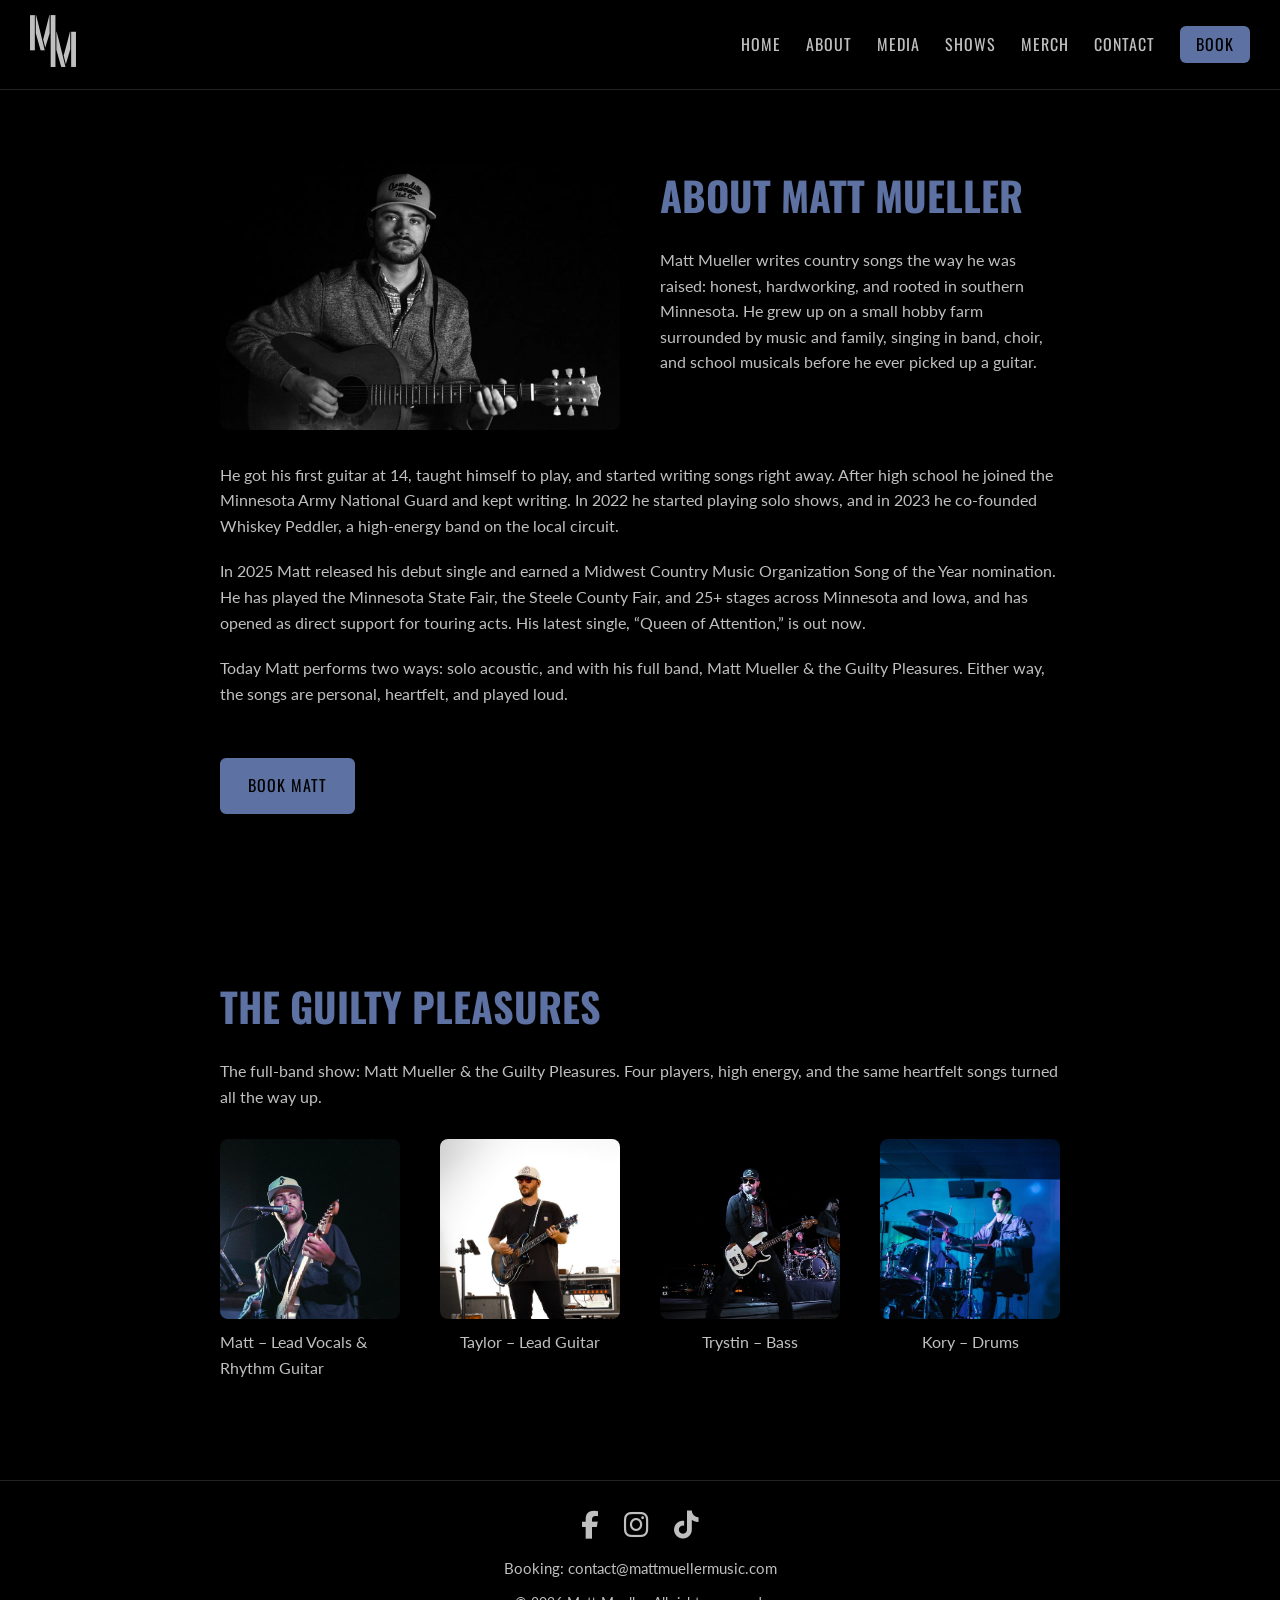
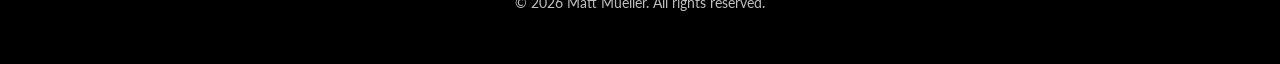
==== commit e3a83b0f: "Strengthen live experience: 25+ regional stages, tour support Highlights go 4-up (2x2 on tablet), bo" ====
--- a/about/index.html
+++ b/about/index.html
@@ -51,7 +51,7 @@
     </div>
     <div class="about-more">
       <p>He got his first guitar at 14, taught himself to play, and started writing songs right away. After high school he joined the Minnesota Army National Guard and kept writing. In 2022 he started playing solo shows, and in 2023 he co-founded Whiskey Peddler, a high-energy band on the local circuit.</p>
-      <p>In 2025 Matt released his debut single and earned a Midwest Country Music Organization Song of the Year nomination. He has played the Minnesota State Fair and the Steele County Fair, and his latest single, &ldquo;Queen of Attention,&rdquo; is out now.</p>
+      <p>In 2025 Matt released his debut single and earned a Midwest Country Music Organization Song of the Year nomination. He has played the Minnesota State Fair, the Steele County Fair, and 25+ stages across Minnesota and Iowa, and has opened as direct support for touring acts. His latest single, &ldquo;Queen of Attention,&rdquo; is out now.</p>
       <p>Today Matt performs two ways: solo acoustic, and with his full band, Matt Mueller &amp; the Guilty Pleasures. Either way, the songs are personal, heartfelt, and played loud.</p>
     </div>
     <div class="about-cta">
--- a/css/style.css
+++ b/css/style.css
@@ -940,7 +940,7 @@
   max-width: 1000px;
   margin: 0 auto;
   display: grid;
-  grid-template-columns: repeat(3, 1fr);
+  grid-template-columns: repeat(4, 1fr);
 }
 
 .highlight {
@@ -950,6 +950,18 @@
 
 .highlight + .highlight {
   border-left: 1px solid var(--line);
+}
+
+@media (min-width: 769px) and (max-width: 960px) {
+  .highlights-inner {
+    grid-template-columns: repeat(2, 1fr);
+  }
+  .highlight:nth-child(3) {
+    border-left: none;
+  }
+  .highlight:nth-child(n+3) {
+    border-top: 1px solid var(--line);
+  }
 }
 
 .highlight .eyebrow {
@@ -1416,3 +1428,79 @@
     text-align: center;
   }
 }
+
+/* =====================================================
+   PHOTO BACKGROUND PAGES (Media, Merch): photo as full-page
+   background, cards over it
+   (fixed layer instead of background-attachment: fixed,
+   which iOS Safari ignores)
+===================================================== */
+.page-bg {
+  position: fixed;
+  inset: 0;
+  z-index: -1;
+  background: url("/assets/hero2.jpg?v=3") 40% center / cover no-repeat;
+}
+
+.merch-page .page-bg {
+  background-image: url("/assets/MMATGP.jpg");
+  background-position: center;
+}
+
+.page-bg::after {
+  content: "";
+  position: absolute;
+  inset: 0;
+  background: rgba(0, 0, 0, 0.3);   /* brand overlay: 30% over photos */
+}
+
+.card-stack {
+  padding: 58vh 20px 80px;          /* let the photo read before the cards arrive */
+}
+
+.bg-page .page-content.bg-card {
+  max-width: 900px;
+  margin: 0 auto;
+  padding: 40px 40px 34px;
+  background: rgba(17, 17, 17, 0.92); /* Surface #111 */
+  border: 1px solid var(--line);
+  border-radius: 12px;
+  backdrop-filter: blur(6px);
+  -webkit-backdrop-filter: blur(6px);
+}
+
+.bg-page .bg-card + .bg-card {
+  margin-top: 32px;
+}
+
+.bg-page .bg-card h1 {
+  margin-bottom: 0;
+}
+
+.bg-page .bg-card .embed-wrapper,
+.bg-page .bg-card .carousel {
+  margin: 24px auto 0;
+}
+
+.bg-page .site-footer {
+  background: var(--stage-black);
+}
+
+@media (max-width: 768px) {
+  .card-stack {
+    padding: 52vh 14px 56px;
+  }
+
+  .bg-page .page-content.bg-card {
+    padding: 26px 18px 22px;
+  }
+
+  .bg-page .bg-card h1 {
+    font-size: 2rem;
+  }
+}
+
+/* Merch: card spacing for the grid + store link */
+.bg-page .merch-grid-section h1 {
+  margin-bottom: 0;
+}
